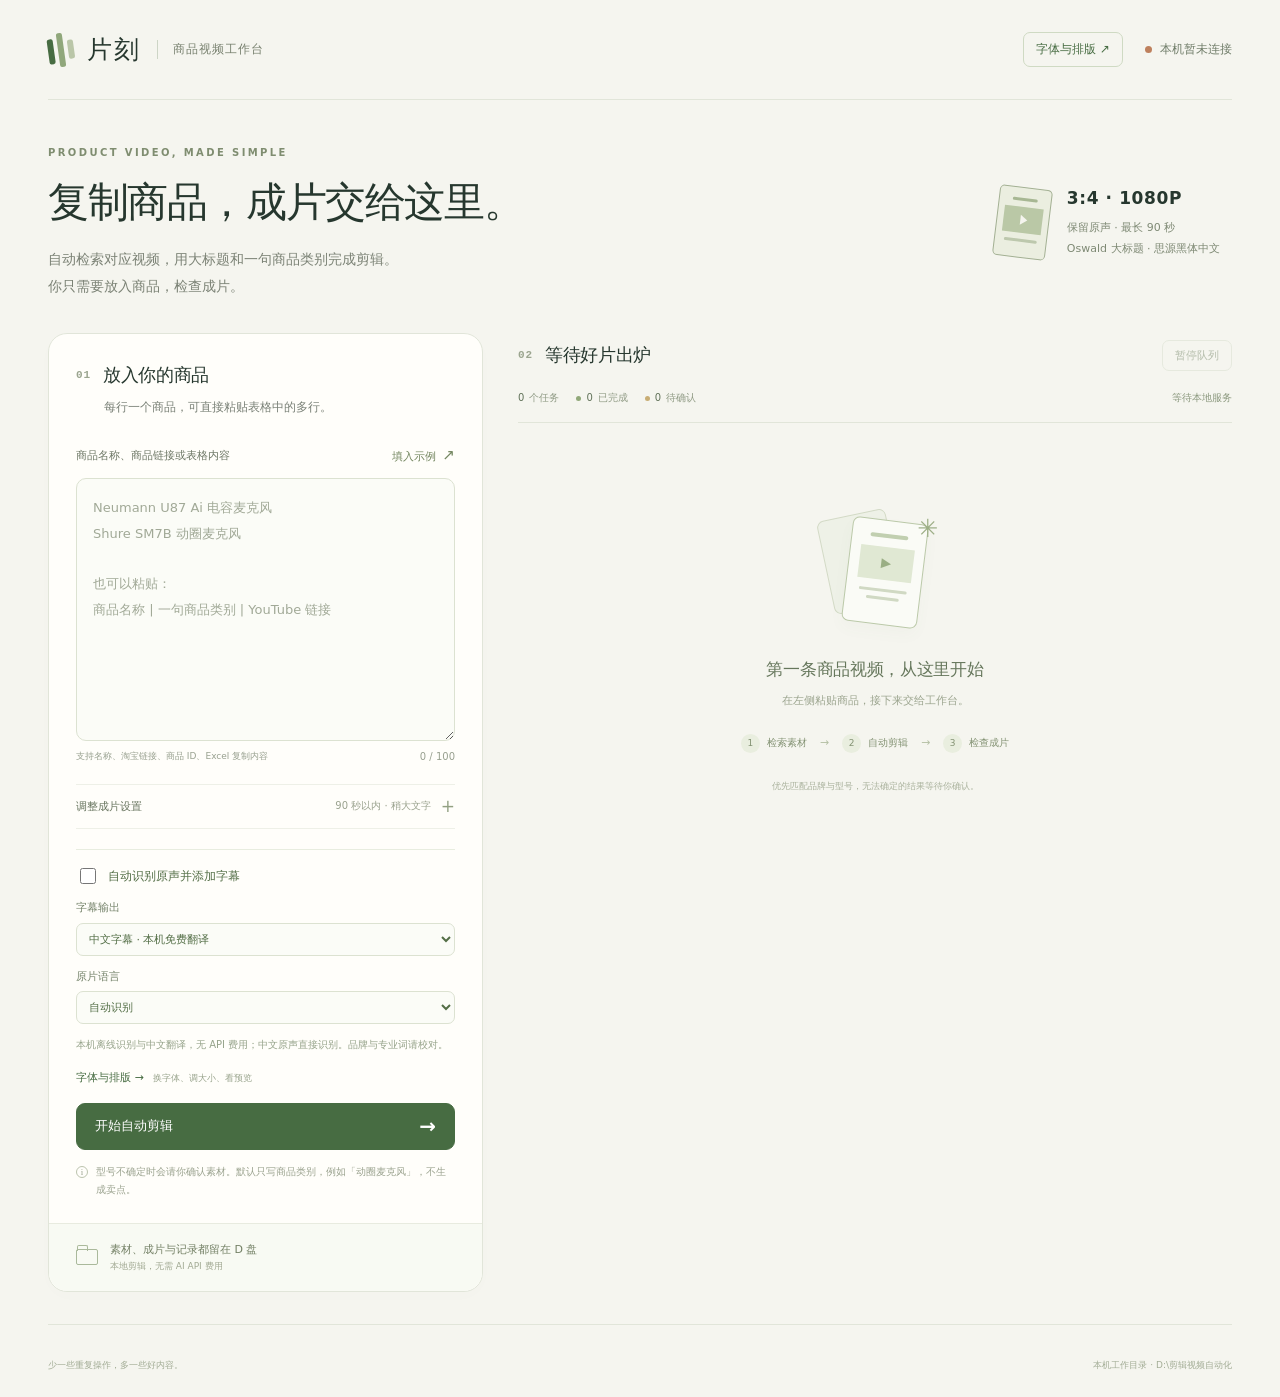
==== web/index.html @ 75d6b983 "feat: prepare v0.1.0 Windows source release" ====
<!doctype html>
<html lang="zh-CN">
<head>
  <meta charset="utf-8">
  <meta name="viewport" content="width=device-width, initial-scale=1">
  <meta name="theme-color" content="#f5f5ef">
  <title>片刻 · 商品视频工作台</title>
  <link rel="stylesheet" href="/web/style.css">
  <link rel="stylesheet" href="/web/typography.css">
  <link rel="stylesheet" href="/web/speech.css">
  <script src="/web/app.js" defer></script>
</head>
<body>
  <div class="page-shell">
    <header class="topbar">
      <a class="brand" href="/" aria-label="片刻 商品视频工作台首页">
        <span class="brand-mark" aria-hidden="true"><i></i><i></i><i></i></span>
        <span class="brand-name">片刻</span>
        <span class="brand-caption">商品视频工作台</span>
      </a>
      <div class="topbar-actions"><a class="type-entry" href="/typography">字体与排版 ↗</a><span class="connection" id="connection"><span class="status-dot"></span><span id="connection-text">正在连接本机</span></span></div>
    </header>

    <main>
      <section class="intro" aria-labelledby="page-title">
        <div>
          <p class="eyebrow">PRODUCT VIDEO, MADE SIMPLE</p>
          <h1 id="page-title">复制商品，<br class="mobile-break">成片交给这里。</h1>
          <p class="intro-copy">自动检索对应视频，用大标题和一句商品类别完成剪辑。<br class="desktop-break">你只需要放入商品，检查成片。</p>
        </div>
        <div class="format-note" aria-label="视频规格">
          <div class="mini-frame" aria-hidden="true"><span></span><i></i><b></b></div>
          <div><strong>3:4 · 1080P</strong><span>保留原声 · 最长 90 秒</span><span id="type-summary">Oswald 大标题 · 思源黑体中文</span></div>
        </div>
      </section>

      <div class="global-alert" id="global-alert" role="alert" hidden><span id="global-alert-text"></span><button type="button" id="dismiss-alert" aria-label="关闭提示">×</button></div>

      <div class="workspace">
        <section class="composer panel" aria-labelledby="composer-title">
          <div class="section-heading"><span class="step-number">01</span><h2 id="composer-title">放入你的商品</h2></div>
          <p class="section-copy">每行一个商品，可直接粘贴表格中的多行。</p>
          <form id="batch-form">
            <div class="input-heading"><label for="products">商品名称、商品链接或表格内容</label><button class="text-button" id="fill-demo" type="button">填入示例 <span aria-hidden="true">↗</span></button></div>
            <textarea id="products" name="products" rows="9" spellcheck="false" placeholder="Neumann U87 Ai 电容麦克风&#10;Shure SM7B 动圈麦克风&#10;&#10;也可以粘贴：&#10;商品名称 | 一句商品类别 | YouTube 链接" required aria-describedby="input-help"></textarea>
            <div class="input-footer"><span id="input-help">支持名称、淘宝链接、商品 ID、Excel 复制内容</span><span id="line-count">0 / 100</span></div>
            <details class="settings">
              <summary><span>调整成片设置</span><span class="settings-summary" id="settings-summary">90 秒以内 · 稍大文字</span></summary>
              <div class="settings-fields">
                <div class="setting-field"><label for="duration">最长时长<span>秒</span></label><input id="duration" name="duration" type="number" min="10" max="90" step="1" value="90" required></div>
                <div class="setting-field font-setting"><label for="text-scale">文字大小<output id="text-scale-label" for="text-scale">稍大</output></label><input id="text-scale" name="text-scale" type="range" min="0.9" max="1.25" step="0.05" value="1.1"><div class="range-labels"><span>适中</span><span>更大</span></div></div>
              </div>
            </details>
            <div class="batch-speech"><label class="speech-switch"><input type="checkbox" id="subtitles-enabled"><span>自动识别原声并添加字幕</span></label><div class="field"><label for="subtitle-target">字幕输出</label><select id="subtitle-target"><option value="zh">中文字幕 · 本机免费翻译</option><option value="original">原语言字幕 · 不翻译</option></select></div><div class="field"><label for="speech-language">原片语言</label><select id="speech-language"><option value="auto">自动识别</option><option value="zh">中文</option><option value="en">英语</option><option value="de">德语</option><option value="fr">法语</option><option value="es">西班牙语</option><option value="ja">日语</option><option value="ko">韩语</option><option value="it">意大利语</option><option value="ru">俄语</option><option value="pt">葡萄牙语</option></select></div><p class="save-help" id="speech-ready">本机离线识别与中文翻译，无 API 费用；中文原声直接识别。品牌与专业词请校对。</p></div>
            <a class="type-inline-entry" href="/typography">字体与排版 → <span>换字体、调大小、看预览</span></a>
            <button class="primary-button" id="submit-batch" type="submit"><span id="submit-label">开始自动剪辑</span><span aria-hidden="true">→</span></button>
          </form>
          <div class="composer-note"><span class="note-symbol" aria-hidden="true">i</span><p>型号不确定时会请你确认素材。默认只写商品类别，例如「动圈麦克风」，不生成卖点。</p></div>
          <div class="local-note"><span class="folder-icon" aria-hidden="true"></span><div><strong>素材、成片与记录都留在 D 盘</strong><span>本地剪辑，无需 AI API 费用</span></div></div>
        </section>

        <section class="queue-section" aria-labelledby="queue-title">
          <div class="queue-heading"><div class="section-heading"><span class="step-number">02</span><h2 id="queue-title">等待好片出炉</h2></div><button class="secondary-button" id="toggle-queue" type="button" disabled>暂停队列</button></div>
          <div class="queue-summary" id="queue-summary"><span><b id="count-all">0</b> 个任务</span><span><i class="small-dot green"></i><b id="count-completed">0</b> 已完成</span><span><i class="small-dot amber"></i><b id="count-review">0</b> 待确认</span><span id="busy-label">准备就绪</span></div>
          <div class="queue-filter" id="queue-filter" hidden><label for="task-filter">查看</label><select id="task-filter"><option value="all">全部任务</option><option value="active">等待与处理中</option><option value="needs_review">待确认素材</option><option value="completed">已完成</option><option value="failed">需要重试</option></select><span id="filter-count"></span></div>
          <div class="pause-banner" id="pause-banner" role="status" hidden>队列已暂停。正在处理的视频会继续完成，新任务等待恢复。</div>
          <div id="queue-announcement" class="visually-hidden" aria-live="polite"></div>
          <div class="empty-state" id="empty-state">
            <div class="empty-illustration" aria-hidden="true"><div class="illustration-back"></div><div class="illustration-front"><span class="illustration-title"></span><span class="illustration-play">▶</span><span class="illustration-line"></span><span class="illustration-line short"></span></div><span class="illustration-spark">✳</span></div>
            <h3>第一条商品视频，从这里开始</h3>
            <p>在左侧粘贴商品，接下来交给工作台。</p>
            <div class="empty-steps"><span><b>1</b>检索素材</span><i>→</i><span><b>2</b>自动剪辑</span><i>→</i><span><b>3</b>检查成片</span></div>
            <p class="empty-footnote">优先匹配品牌与型号，无法确定的结果等待你确认。</p>
          </div>
          <div class="task-list" id="task-list"></div>
          <p class="filter-empty" id="filter-empty" hidden>当前没有这类任务。</p>
        </section>
      </div>
    </main>
    <footer><span>少一些重复操作，多一些好内容。</span><span id="storage-label">本机工作目录 · D:\剪辑视频自动化</span></footer>
  </div>
</body>
</html>
---- web/style.css ----
@charset "UTF-8";
:root{color-scheme:light;--paper:#f5f5ef;--white:#fffefa;--ink:#26372e;--muted:#7a8177;--line:#e1e5d9;--green:#476c42;--green-dark:#345431;--light-green:#eaf0e3;--amber:#a2782e;--red:#a54b3a;--radius:19px;font-family:"Microsoft YaHei UI","Microsoft YaHei","PingFang SC",system-ui,sans-serif;font-synthesis:none}
*{box-sizing:border-box}body{margin:0;background:var(--paper);color:var(--ink);font-size:14px;line-height:1.6}button,input,textarea{font:inherit}button,a,input,textarea,summary{-webkit-tap-highlight-color:transparent}button{cursor:pointer}button:disabled{cursor:wait;opacity:.55}button:focus-visible,a:focus-visible,summary:focus-visible{outline:3px solid #9db588;outline-offset:4px}input:focus,textarea:focus{outline:none;border-color:#8aa17c;box-shadow:0 0 0 3px #e6eddc}a{color:var(--green);text-decoration:none}a:hover{text-decoration:underline}[hidden]{display:none!important}.page-shell{max-width:1392px;margin:auto;padding:0 48px}.topbar{height:100px;display:flex;align-items:center;justify-content:space-between;border-bottom:1px solid var(--line);gap:24px}.brand{display:flex;align-items:center;color:var(--ink);gap:13px}.brand:hover{text-decoration:none}.brand-name{font-size:25px;font-weight:750;letter-spacing:2px}.brand-caption{font-size:12px;letter-spacing:1px;border-left:1px solid #cdd5c6;padding-left:15px;margin-left:3px;color:#78816f}.brand-mark{height:30px;display:flex;align-items:center;gap:4px;transform:rotate(-8deg)}.brand-mark i{height:25px;width:6px;border-radius:2px;background:var(--green)}.brand-mark i:nth-child(2){height:34px;background:#90a77b}.brand-mark i:nth-child(3){height:19px;background:#bac6a8}.connection{display:flex;align-items:center;gap:8px;color:#707d69;font-size:12px}.status-dot{height:7px;width:7px;background:#b3bbad;border-radius:50%}.connection.online .status-dot{background:#78975d;box-shadow:0 0 0 4px #e9eddf}.connection.offline .status-dot{background:#be805d}.intro{padding:45px 0 34px;display:flex;align-items:center;justify-content:space-between;gap:30px}.eyebrow{font-size:10px;letter-spacing:2.4px;font-weight:650;margin:0 0 14px;color:#7f8d70}h1{font-size:clamp(30px,3.2vw,43px);letter-spacing:-1.4px;line-height:1.35;font-weight:700;margin:0 0 16px}.intro-copy{margin:0;color:#7b8275;font-size:14px;line-height:1.9}.mobile-break{display:none}.format-note{display:flex;align-items:center;gap:18px;padding-right:12px;flex-shrink:0}.format-note strong{display:block;font-size:17px;font-weight:600;margin-bottom:6px;letter-spacing:.6px}.format-note span{display:block;font-size:11px;color:#7e8974;line-height:1.9}.mini-frame{width:53px;height:71px;border:1px solid #a3b093;border-radius:5px;padding:10px 6px;background:#ebeee0;transform:rotate(7deg);display:flex;flex-direction:column;align-items:center;gap:6px}.mini-frame span{height:3px;width:25px;background:#a7b793;border-radius:2px}.mini-frame i{height:26px;width:39px;background:#bac8a6;display:block;position:relative}.mini-frame i:after{content:"";position:absolute;left:17px;top:8px;border-top:5px solid transparent;border-bottom:5px solid transparent;border-left:7px solid #f5f5ef}.mini-frame b{height:3px;width:33px;background:#bdc8ad;border-radius:2px}.workspace{display:grid;grid-template-columns:minmax(350px,435px) minmax(0,1fr);gap:35px;align-items:start}.panel{background:var(--white);border:1px solid var(--line);border-radius:var(--radius);box-shadow:0 4px 20px #27362303}.composer{padding:27px 27px 0;position:sticky;top:20px}.section-heading{display:flex;gap:12px;align-items:center}.step-number{color:#9ba58f;font-size:11px;letter-spacing:1px;font-family:ui-monospace,Consolas,monospace;font-weight:650}.section-heading h2{font-size:18px;letter-spacing:-.4px;font-weight:650;margin:0}.section-copy{margin:8px 0 24px 28px;color:var(--muted);font-size:12px}.input-heading{display:flex;align-items:center;justify-content:space-between;gap:10px;margin-bottom:9px}.input-heading label{font-size:11px;font-weight:600;color:#6d7765}.text-button{background:none;border:0;padding:2px 0;color:#73865f;font-size:11px;white-space:nowrap}.text-button:hover{color:var(--green-dark)}.text-button span{font-size:15px;margin-left:3px}textarea{resize:vertical;width:100%;min-height:208px;background:#fbfcf7;border:1px solid #dce2d1;border-radius:10px;padding:16px;color:#384932;font-size:13px;line-height:1.95;display:block}textarea::placeholder{color:#a1a997}.input-footer{display:flex;justify-content:space-between;gap:10px;margin-top:8px;color:#98a08f;font-size:9px}.input-footer #line-count{white-space:nowrap;font-size:10px;font-variant-numeric:tabular-nums}.input-footer #line-count.over-limit{color:var(--red)}.settings{margin:19px 0 20px;border-top:1px solid #eef0e7;border-bottom:1px solid #eef0e7}.settings summary{list-style:none;display:flex;align-items:center;justify-content:space-between;gap:10px;cursor:pointer;font-size:11px;padding:13px 0;color:#68755f}.settings summary::-webkit-details-marker{display:none}.settings summary:after{content:"+";font-size:17px;font-weight:300;line-height:1;color:#92a082}.settings[open] summary:after{content:"−"}.settings-summary{margin-left:auto;font-size:10px;color:#9aa28e}.settings-fields{display:grid;grid-template-columns:105px 1fr;gap:30px;padding:1px 0 19px}.setting-field label{display:flex;justify-content:space-between;gap:5px;font-size:11px;color:#7c8671;margin-bottom:7px}.setting-field label span,.setting-field output{color:#9aa58c;font-size:10px}.setting-field input[type=number]{width:100%;background:#fafbf7;border:1px solid #dce2d1;border-radius:7px;padding:7px 10px;color:var(--ink)}.font-setting input{width:100%;accent-color:var(--green);margin:6px 0}.range-labels{display:flex;justify-content:space-between;font-size:9px;color:#a0a894}.primary-button{display:flex;align-items:center;justify-content:space-between;background:var(--green);border:1px solid var(--green);border-radius:9px;color:white;padding:12px 18px;width:100%;font-size:13px;font-weight:550;transition:background .15s}.primary-button:hover{background:var(--green-dark)}.primary-button>span:last-child{font-size:20px;line-height:1}.composer-note{display:flex;gap:8px;margin:13px 0 24px;color:#9ba38f}.composer-note p{margin:0;font-size:10px;line-height:1.8}.note-symbol{border:1px solid #bcc4ae;border-radius:50%;width:12px;height:12px;line-height:11px;flex-shrink:0;text-align:center;font-family:Georgia,serif;font-size:9px;margin-top:3px}.local-note{border-top:1px solid #e8ebdf;margin:0 -27px;padding:17px 27px;display:flex;align-items:center;gap:12px;background:#f8faf3;border-radius:0 0 var(--radius) var(--radius)}.local-note strong{display:block;font-size:11px;font-weight:500;color:#748166}.local-note span:not(.folder-icon){display:block;font-size:9px;color:#a1a993;margin-top:1px}.folder-icon{display:block;width:22px;height:16px;border:1px solid #aab99b;border-radius:2px;position:relative;flex-shrink:0}.folder-icon:before{content:"";position:absolute;left:0;top:-5px;width:9px;height:5px;border:1px solid #aab99b;border-bottom:0;border-radius:2px 2px 0 0}.queue-section{min-width:0;padding-top:5px}.queue-heading{display:flex;align-items:center;justify-content:space-between;gap:15px;min-height:34px}.secondary-button{padding:6px 12px;font-size:11px;border:1px solid #d9dfd0;border-radius:7px;background:transparent;color:#819075;white-space:nowrap}.secondary-button:hover{background:#edf1e5}.queue-summary{display:flex;align-items:center;gap:17px;border-bottom:1px solid var(--line);padding:18px 0 16px;font-size:10px;color:#909b85;flex-wrap:wrap}.queue-summary>span{display:flex;gap:5px;align-items:center;white-space:nowrap}.queue-summary b{font-weight:500;color:#617259;font-variant-numeric:tabular-nums}.queue-summary #busy-label{margin-left:auto;color:#8c997f}.small-dot{display:inline-block;width:5px;height:5px;border-radius:50%}.green{background:#91a879}.amber{background:#c8ad74}.empty-state{min-height:445px;display:flex;flex-direction:column;align-items:center;justify-content:center;text-align:center;padding:30px 15px;color:var(--muted)}.empty-illustration{width:125px;height:132px;position:relative;margin:7px 0 18px}.illustration-back{width:70px;height:95px;border:1px solid #d3dac6;background:#eef1e7;border-radius:7px;position:absolute;left:12px;top:8px;transform:rotate(-12deg)}.illustration-front{width:76px;height:105px;border:1px solid #bbc9a9;background:#fafbf6;border-radius:7px;position:absolute;left:34px;top:14px;transform:rotate(7deg);padding:13px 10px;box-shadow:0 7px 15px #65745608}.illustration-title{display:block;width:38px;height:4px;background:#c1cfb0;margin:auto auto 9px;border-radius:2px}.illustration-play{display:flex;height:33px;width:54px;background:#e0e8d3;align-items:center;justify-content:center;color:#9aae84;font-size:13px}.illustration-line{height:3px;display:block;width:48px;margin:9px auto 0;background:#d0d9c3;border-radius:2px}.illustration-line.short{width:33px;margin-top:5px}.illustration-spark{position:absolute;right:-1px;top:3px;color:#9cae85;font-size:25px}.empty-state h3{font-size:17px;font-weight:550;color:#66775c;margin:0 0 9px;letter-spacing:-.3px}.empty-state>p{font-size:11px;margin:0;color:#9ca58f}.empty-steps{display:flex;align-items:center;gap:13px;margin-top:24px}.empty-steps span{display:flex;gap:7px;align-items:center;font-size:10px;color:#839273}.empty-steps b{width:19px;height:19px;display:flex;align-items:center;justify-content:center;background:#e9eedf;border-radius:50%;font-weight:400;font-size:9px}.empty-steps i{font-size:11px;font-style:normal;color:#b5c0a5}.empty-state .empty-footnote{margin-top:26px;font-size:9px;color:#aab29d}.task-list{display:flex;flex-direction:column;gap:13px;padding-top:17px}.task-card{background:var(--white);border:1px solid var(--line);border-radius:13px;padding:20px;min-width:0}.task-heading{display:flex;gap:14px;justify-content:space-between;align-items:start}.task-title{margin:0;font-size:14px;font-weight:600;line-height:1.6;overflow-wrap:anywhere}.task-identity{font-size:10px;color:#a0a994;margin:3px 0 0;overflow-wrap:anywhere}.task-badge{border-radius:5px;white-space:nowrap;padding:2px 7px;background:#eef0e8;color:#8b9680;font-size:10px;line-height:1.8}.task-badge.is-active{background:#eaf0df;color:#71865b}.task-badge.is-completed{background:#e8efe0;color:#6d8656}.task-badge.is-review{background:#f6eedc;color:#ac8a45}.task-badge.is-failed{background:#f7e8e2;color:#ae7058}.task-message{margin:13px 0 0;font-size:11px;color:#859176;overflow-wrap:anywhere;line-height:1.8}.task-progress{height:3px;background:#edf0e5;border-radius:3px;margin-top:14px;overflow:hidden}.task-progress-fill{height:100%;background:#9cb783;border-radius:3px;transition:width .3s}.task-detail{margin-top:13px;border-top:1px solid #eef0e8;padding-top:11px}.task-detail summary{cursor:pointer;font-size:10px;color:#91a080}.task-detail[open] summary{margin-bottom:10px}.task-description{font-size:11px;color:#8b967e;white-space:pre-wrap;overflow-wrap:anywhere;line-height:1.9}.source-heading{font-size:10px;color:#6d805b;margin:12px 0 6px}.source-list{list-style:none;padding:0;margin:0;display:flex;flex-direction:column;gap:7px}.source-item{border:1px solid #ebeee3;border-radius:7px;padding:10px;background:#fbfcf8}.source-link{font-size:11px;color:#768a62;display:block;overflow-wrap:anywhere;line-height:1.6}.source-caption{font-size:9px;color:#a7b097;margin:4px 0 0}.source-pick{font-size:10px;background:#edf2e4;border:0;color:#79915e;border-radius:5px;padding:4px 8px;margin-top:7px}.selected-source{display:block;font-size:10px;margin-top:10px;overflow-wrap:anywhere}.review-form{background:#faf8ef;border:1px solid #ebe5cf;border-radius:9px;padding:14px;margin-top:15px;display:flex;flex-direction:column;gap:11px}.review-intro{margin:0;font-size:11px;color:#9c8b60;line-height:1.8}.review-form label{display:block;font-size:10px;color:#8d896c;margin-bottom:5px}.review-form input,.review-form textarea{background:#fffef9;border:1px solid #e1dfcf;border-radius:6px;padding:8px 10px;font-size:11px;color:#677459;width:100%;line-height:1.7}.review-form textarea{min-height:75px}.review-submit{border:1px solid #c9d3b8;background:#edf2e4;color:#72885c;border-radius:6px;padding:8px 11px;font-size:11px;align-self:flex-end}.inline-error{color:#ae7058;font-size:10px;margin:0;overflow-wrap:anywhere}.task-actions{display:flex;align-items:center;gap:9px;flex-wrap:wrap;margin-top:14px}.download-link{display:inline-flex;align-items:center;gap:9px;font-size:11px;background:#edf2e5;color:#688254;border:1px solid #d7e1c8;border-radius:6px;padding:7px 12px}.download-link:hover{text-decoration:none;background:#e4ecd9}.metadata-link{font-size:10px;color:#9ba68c}.preview-toggle{font-size:10px;border:0;background:transparent;padding:5px;color:#879873;margin-left:auto}.video-wrap{margin-top:14px;background:#17241e;border-radius:8px;overflow:hidden;display:flex;justify-content:center}.video-wrap video{display:block;width:100%;max-height:420px;aspect-ratio:3/4;object-fit:contain;background:#0b0d0b}.retry-button{font-size:10px;border:1px solid #dacbbd;background:#fbf4ec;border-radius:6px;padding:6px 11px;color:#a08263}.global-alert,.pause-banner{background:#f5ebd9;border:1px solid #e8dbc2;border-radius:9px;color:#9e865b;font-size:12px}.global-alert{display:flex;align-items:center;justify-content:space-between;gap:15px;padding:12px 17px;margin-bottom:20px}.global-alert button{font-size:20px;line-height:1;background:none;border:0;color:#9e865b}.pause-banner{padding:11px 14px;margin-top:14px;font-size:10px}.visually-hidden{position:absolute;width:1px;height:1px;padding:0;margin:-1px;overflow:hidden;clip:rect(0,0,0,0);white-space:nowrap;border:0}footer{display:flex;justify-content:space-between;gap:20px;padding:33px 0 25px;margin-top:32px;border-top:1px solid var(--line);font-size:9px;color:#a2ac95}footer span:last-child{text-align:right;overflow-wrap:anywhere}
@media(min-width:1500px){.page-shell{padding:0 58px}.intro{padding-top:53px;padding-bottom:41px}.workspace{gap:44px}.composer{padding-top:30px}.empty-state{min-height:480px}}
@media(max-width:1050px){.page-shell{padding:0 30px}.workspace{grid-template-columns:minmax(330px,390px) minmax(0,1fr);gap:25px}.composer{padding-left:22px;padding-right:22px}.local-note{margin-left:-22px;margin-right:-22px;padding-left:22px;padding-right:22px}.format-note{display:none}.queue-summary{gap:10px}.queue-summary #busy-label{display:none}.task-card{padding:17px}.empty-steps{gap:8px}.empty-steps span{gap:5px;font-size:9px}.empty-state h3{font-size:15px}}
@media(max-width:780px){.page-shell{max-width:650px;padding:0 23px}.topbar{height:79px}.brand-caption{font-size:10px;padding-left:11px;letter-spacing:0}.brand{gap:9px}.brand-name{font-size:22px}.brand-mark{transform:scale(.85) rotate(-8deg)}.connection{font-size:10px}.intro{padding:30px 0 27px}.eyebrow{font-size:9px}h1{font-size:34px}.intro-copy{font-size:12px}.workspace{grid-template-columns:1fr;gap:29px}.composer{position:static;padding-top:24px}.queue-section{padding-top:0}.section-copy{margin-bottom:20px}.empty-state{min-height:340px}.empty-illustration{transform:scale(.85);margin-bottom:5px}.queue-summary #busy-label{display:block}.empty-steps span{font-size:10px}.empty-steps{gap:13px}footer{font-size:8px;margin-top:20px;padding-top:21px}.task-list{padding-top:15px}.task-card{padding:20px}.video-wrap video{max-height:430px}.input-footer{font-size:10px}.input-heading label{font-size:12px}.text-button{font-size:11px}textarea{font-size:13px;min-height:185px}.local-note strong{font-size:12px}.local-note span:not(.folder-icon){font-size:10px}.composer-note p{font-size:11px}.primary-button{padding-top:13px;padding-bottom:13px}.section-copy{font-size:12px}}
@media(max-width:430px){.page-shell{padding:0 16px}.brand-caption{display:none}.connection{font-size:9px}.mobile-break{display:block}h1{line-height:1.4;font-size:34px;letter-spacing:-.5px}.desktop-break{display:none}.intro-copy{font-size:12px;line-height:1.9;max-width:310px}.composer{padding-left:18px;padding-right:18px}.local-note{margin-left:-18px;margin-right:-18px;padding-left:18px;padding-right:18px}.input-heading label{font-size:10px}.input-footer{font-size:8px}.settings-summary{font-size:9px}.queue-summary{gap:12px;font-size:9px}.queue-summary #busy-label{font-size:9px}.section-heading h2{font-size:17px}.task-card{padding:16px}footer{flex-direction:column;gap:6px}footer span:last-child{text-align:left}}
@media(prefers-reduced-motion:reduce){*{scroll-behavior:auto!important;transition:none!important}}
.queue-filter{display:flex;align-items:center;gap:9px;margin-top:14px;font-size:11px;color:#829077}.queue-filter select{font:inherit;color:#657b55;border:1px solid #dce3d2;border-radius:6px;background:#fafbf5;padding:5px 25px 5px 9px;max-width:200px}.queue-filter select:focus-visible{outline:2px solid #9db588;outline-offset:2px}.queue-filter>span{margin-left:auto;font-size:10px;color:#9ba68e}.filter-empty{padding:42px 15px;text-align:center;color:#97a38a;font-size:12px}.task-action-error{margin-top:10px}.task-title{display:-webkit-box;-webkit-line-clamp:3;-webkit-box-orient:vertical;overflow:hidden}.task-message{max-height:110px;overflow:auto}.task-card{content-visibility:auto;contain-intrinsic-size:auto 180px}
---- web/typography.css ----
.type-shell{max-width:1280px}.back-link{font-size:12px}.type-heading{display:flex;align-items:center;justify-content:space-between;padding:34px 0 27px;gap:20px}.type-heading h1{font-size:32px;margin-bottom:9px;letter-spacing:-.5px}.type-heading p:not(.eyebrow){font-size:12px;color:var(--muted);margin:0}.type-heading .eyebrow{margin-bottom:9px}.mode-pill{background:#e8efdf;color:#6b8356;padding:6px 12px;font-size:11px;border-radius:20px;white-space:nowrap}.type-workspace{display:grid;grid-template-columns:minmax(290px,.85fr) minmax(420px,1.15fr);gap:35px;align-items:start}.preview-panel{position:sticky;top:24px;padding:0 24px}.preview-heading{display:flex;align-items:center;justify-content:space-between;margin:0 0 12px}.preview-heading h2{font-size:14px;margin:0;font-weight:600}.preview-heading span{font-size:10px;color:#8b997e}.preview-canvas{aspect-ratio:3/4;position:relative;background:#111512;border-radius:12px;overflow:hidden;box-shadow:0 8px 28px #1a2e1913}.preview-canvas img{display:block;width:100%;height:100%;object-fit:contain}.preview-placeholder{display:flex;align-items:center;justify-content:center;position:absolute;inset:0;color:#abb5a3;font-size:12px}.preview-canvas.is-loading img{opacity:.65}.preview-panel>p{font-size:10px;color:#8e9c82;margin:12px 0 0;line-height:1.8}.preview-panel .layout-warning{padding:9px 11px;border-radius:7px;background:#f6edda;color:#a28342}.type-controls{padding:23px 25px}.controls-top{display:flex;align-items:center;justify-content:space-between;margin-bottom:18px}.controls-top h2{font-size:16px;margin:0;font-weight:600}.controls-top>span{font-size:10px;color:#91a07f}.field{margin-bottom:14px}.field label{display:block;font-size:11px;color:#75836a;margin-bottom:6px}.field input,.field select,.type-controls select{width:100%;border:1px solid #dce2d1;border-radius:7px;padding:9px 10px;color:#394c32;background:#fbfcf7;font:inherit;font-size:12px}.copy-section{padding:15px 0 1px;border-top:1px solid #e8eddf}.copy-heading{display:flex;align-items:baseline;justify-content:space-between;gap:10px;margin-bottom:13px}.copy-heading h3{font-size:12px;font-weight:600;margin:0;white-space:nowrap}.copy-heading span{font-size:9px;color:#9ca68e}.copy-row{display:grid;grid-template-columns:.8fr 1.2fr;gap:14px}.type-tabs{display:flex;gap:4px;background:#eff2e8;border-radius:8px;padding:4px;margin:7px 0 17px}.type-tabs button{flex:1;border:0;border-radius:5px;padding:8px 5px;color:#869479;background:none;font-size:11px}.type-tabs [aria-selected=true]{background:#fffefa;color:#4a6d3d;box-shadow:0 1px 4px #3042250d;font-weight:600}.adjust-heading{display:flex;justify-content:space-between;font-size:11px;color:#75836a;margin:15px 0 5px}.adjust-heading output{color:#527345;font-variant-numeric:tabular-nums}.type-controls input[type=range]{width:100%;accent-color:#5b7b4c;cursor:pointer}.adjust-ends{display:flex;justify-content:space-between;color:#a1ab96;font-size:9px}.font-options{display:flex;align-items:center;justify-content:space-between;gap:20px;margin:17px 0}.bold-option{display:flex;align-items:center;gap:8px;font-size:12px;color:#718264}.bold-option input{accent-color:#5b7b4c;width:15px;height:15px}.color-option{display:flex;gap:10px;align-items:center;font-size:11px;color:#718264}.color-option input{width:38px;height:28px;padding:2px;border:1px solid #dce2d1;border-radius:5px;background:#fffefa;cursor:pointer}.type-actions{display:flex;justify-content:space-between;align-items:center;gap:15px;border-top:1px solid #e9eddf;margin-top:20px;padding-top:14px}.reset-style{border:0;background:none;color:#7d926b;padding:0;font-size:10px}.type-actions>span{font-size:9px;color:#a4ad98;text-align:right}.save-actions{display:flex;gap:10px;margin-top:18px}.save-actions .primary-button{font-size:11px;gap:8px;justify-content:center;padding:10px 12px}.save-actions .primary-button>span:last-child{font-size:14px}#render-edited{background:#345431}#save-default:not(:only-child){background:#eef3e6;color:#668250;border-color:#d9e3cd}.save-help{font-size:10px;line-height:1.8;color:#96a38a;margin:12px 0 0}.result-link{display:inline-block;margin-top:12px;font-size:12px}.type-message{padding:12px 16px;margin-bottom:18px;background:#eaf0e1;border:1px solid #d6e2c9;border-radius:9px;color:#688250;font-size:12px}.type-message.is-error{background:#f8e9e2;color:#aa6e55;border-color:#eed4c7}.editor-link{font-size:10px;border:1px solid #d9e1cd;border-radius:6px;padding:6px 9px;color:#748b5f}.type-entry{display:inline-flex;align-items:center;gap:6px;font-size:12px;border:1px solid #cfdac3;border-radius:7px;padding:7px 12px;white-space:nowrap}.topbar-actions{display:flex;align-items:center;gap:22px}.type-inline-entry{font-size:11px;display:block;margin:-5px 0 16px}.type-inline-entry span{color:#9aa58e;font-size:9px;margin-left:6px}
@media(max-width:1000px){.type-workspace{gap:20px;grid-template-columns:minmax(260px,.85fr) minmax(360px,1.15fr)}.preview-panel{padding:0 10px}.type-controls{padding:20px}.copy-heading{flex-direction:column;gap:4px}}
@media(min-width:681px) and (max-width:1000px){.type-shell{max-width:950px;padding:0 24px}.type-workspace{grid-template-columns:minmax(220px,.8fr) minmax(330px,1.2fr);gap:20px}.preview-panel{padding:0}.type-heading{padding:25px 0}.type-heading h1{font-size:28px}}
@media(max-width:680px){.type-shell{max-width:650px}.type-heading{padding-top:25px}.type-heading h1{font-size:27px}.type-workspace{grid-template-columns:1fr;gap:24px}.preview-panel{position:static;max-width:340px;width:100%;margin:auto;padding:0}.type-controls{padding:22px}.type-heading{align-items:start}.mode-pill{font-size:9px}.save-actions{flex-wrap:wrap}.save-actions button{flex:1;min-width:155px}.topbar-actions{gap:10px}.type-entry{font-size:10px;padding:6px 8px}}
---- web/speech.css ----
.speech-section{border-top:1px solid #e8eddf;padding:17px 0;margin:3px 0 18px;border-bottom:1px solid #e8eddf}.speech-switch{display:flex;align-items:center;gap:9px;font-size:12px;color:#536e46;cursor:pointer;line-height:1.7}.speech-switch input{accent-color:#5b7b4c;width:16px;height:16px;flex-shrink:0}.speech-options{display:flex;align-items:center;gap:14px;margin-top:14px}.speech-options .field{flex:1;margin:0}.speech-options button{white-space:nowrap;margin-top:16px}.speech-status{font-size:11px;line-height:1.8;color:#7b8e6c;margin:12px 0 0}.speech-section progress{width:100%;height:7px;accent-color:#5b7b4c;margin-top:10px}.speech-section details{margin-top:13px}.speech-section summary{font-size:11px;color:#637e52;cursor:pointer}.speech-section textarea{box-sizing:border-box;width:100%;min-height:155px;max-height:350px;resize:vertical;margin-top:10px;padding:10px;border:1px solid #dce2d1;border-radius:7px;background:#fbfcf7;color:#394c32;font:11px/1.7 Consolas,monospace}.batch-speech{border-top:1px solid #e8eddf;padding:15px 0 20px;margin-top:5px}.batch-speech .field{margin:12px 0 0}.batch-speech select{width:100%;border:1px solid #dce2d1;border-radius:7px;padding:8px;background:#fbfcf7;color:#536e46;font:inherit;font-size:11px}
.subtitle-position{min-width:0;margin:18px 0 4px;padding:15px;border:1px solid #dce2d1;border-radius:9px;background:#f6f8f0}.subtitle-position legend{padding:0 7px;font-size:12px;font-weight:600;color:#536e46}.subtitle-position-row{display:grid;grid-template-columns:1fr 1fr;gap:12px}.subtitle-y-heading{display:flex;align-items:center;justify-content:space-between;font-size:12px;color:#536e46;gap:12px;margin:2px 0 7px}.subtitle-y-heading>div{display:flex;align-items:center;gap:6px}.subtitle-y-heading input{box-sizing:border-box;width:85px;padding:6px 8px;border:1px solid #cfdac3;border-radius:6px;background:#fffefa;color:#394c32;font:inherit}.subtitle-y-heading span{font-size:10px;color:#829273}.subtitle-sample{display:flex;align-items:flex-start;gap:8px;margin-top:13px;color:#637e52;font-size:11px;line-height:1.7;cursor:pointer}.subtitle-sample input{accent-color:#5b7b4c;flex-shrink:0;margin-top:3px}.subtitle-position .save-help{margin-top:8px}.subtitle-position input[type=range]{min-height:22px}
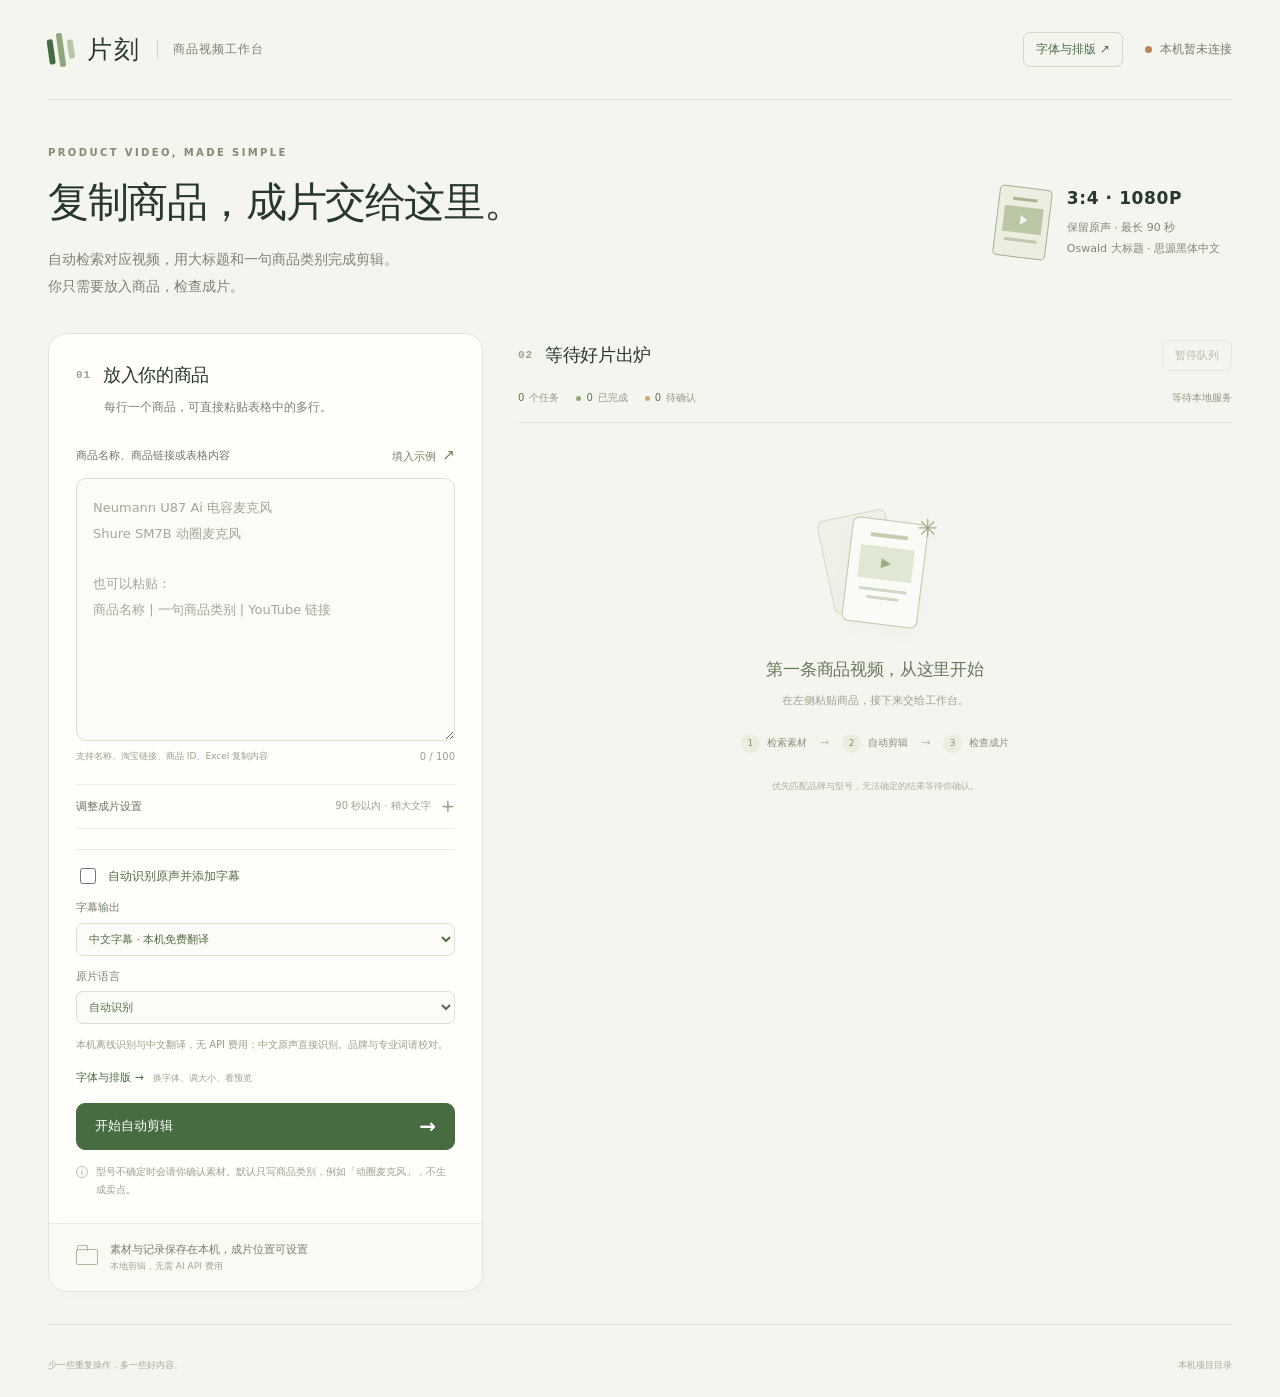
==== commit ef6e6c2d: "docs: remove fixed-drive copy and publish portable font guides" ====
--- a/web/index.html
+++ b/web/index.html
@@ -56,7 +56,7 @@
             <button class="primary-button" id="submit-batch" type="submit"><span id="submit-label">开始自动剪辑</span><span aria-hidden="true">→</span></button>
           </form>
           <div class="composer-note"><span class="note-symbol" aria-hidden="true">i</span><p>型号不确定时会请你确认素材。默认只写商品类别，例如「动圈麦克风」，不生成卖点。</p></div>
-          <div class="local-note"><span class="folder-icon" aria-hidden="true"></span><div><strong>素材、成片与记录都留在 D 盘</strong><span>本地剪辑，无需 AI API 费用</span></div></div>
+          <div class="local-note"><span class="folder-icon" aria-hidden="true"></span><div><strong>素材与记录保存在本机，成片位置可设置</strong><span>本地剪辑，无需 AI API 费用</span></div></div>
         </section>
 
         <section class="queue-section" aria-labelledby="queue-title">
@@ -77,7 +77,7 @@
         </section>
       </div>
     </main>
-    <footer><span>少一些重复操作，多一些好内容。</span><span id="storage-label">本机工作目录 · D:\剪辑视频自动化</span></footer>
+    <footer><span>少一些重复操作，多一些好内容。</span><span id="storage-label">本机项目目录</span></footer>
   </div>
 </body>
 </html>
